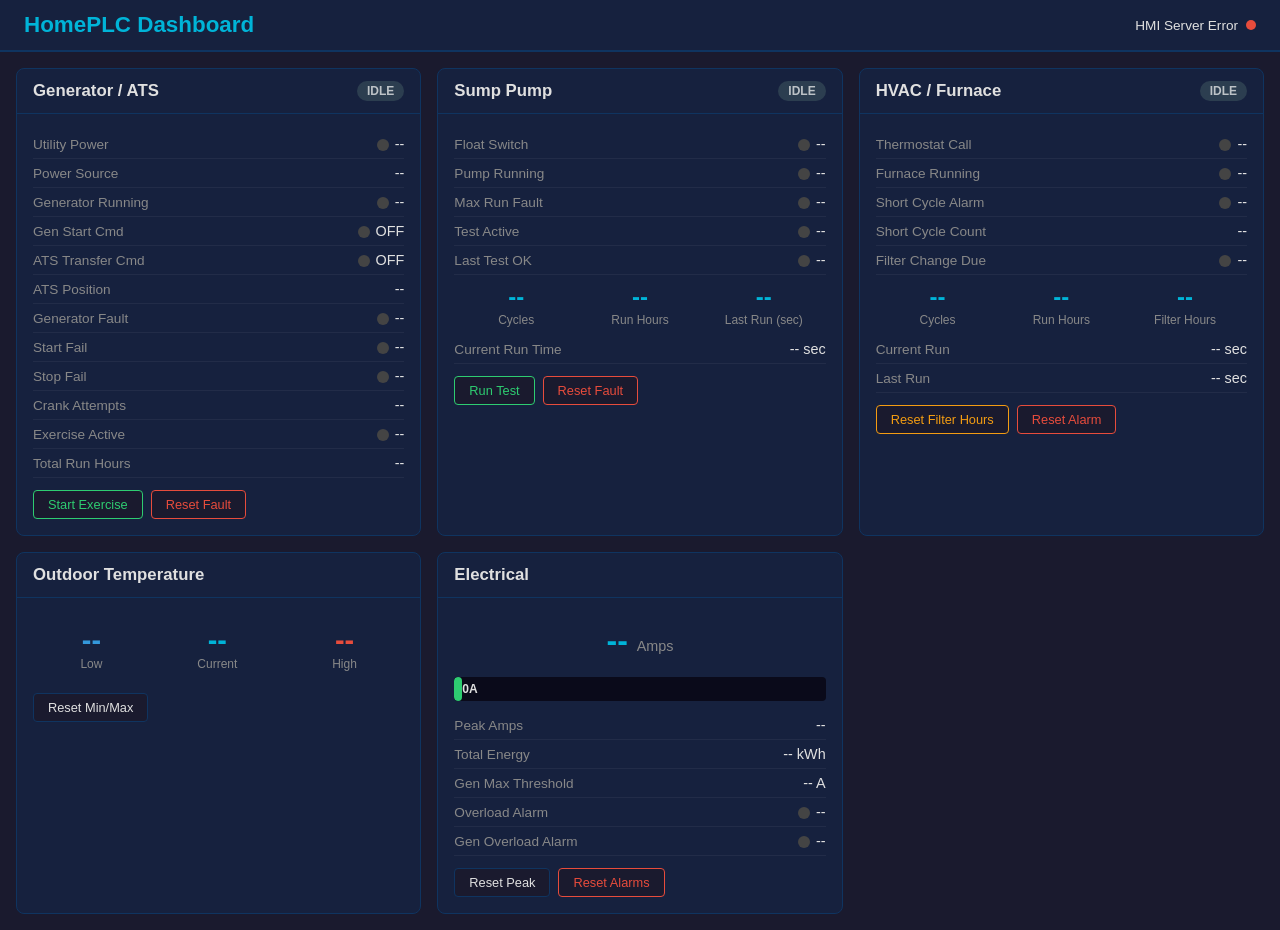
==== templates/index.html @ 7d7e0278 "Initial commit: HomePLC web HMI with PLC simulator Flask-based dashboard for monitoring generator/AT" ====
<!DOCTYPE html>
<html lang="en">
<head>
<meta charset="UTF-8">
<meta name="viewport" content="width=device-width, initial-scale=1.0">
<title>HomePLC HMI</title>
<link rel="stylesheet" href="/static/style.css">
</head>
<body>

<!-- Header -->
<div class="header">
    <h1>HomePLC Dashboard</h1>
    <div class="conn-status">
        <span id="connText">Connecting...</span>
        <div id="connDot" class="conn-dot"></div>
    </div>
</div>

<!-- Alarm Banner -->
<div id="alarmBanner" class="alarm-banner">
    <span id="alarmText"></span>
</div>

<!-- Simulation Control Panel (shown/hidden by JS based on _sim_mode) -->
<div id="simPanel" class="dashboard" style="padding-bottom:0; display:none;">
    <div class="card" style="grid-column: 1 / -1;">
        <div class="card-header">
            <h2>Simulation Control Panel</h2>
            <span class="state-badge state-exercise">SIM MODE</span>
        </div>
        <div class="card-body">
            <div style="display:flex; flex-wrap:wrap; gap:16px; align-items:start;">
                <!-- Toggle switches -->
                <div style="flex:1; min-width:200px;">
                    <div style="font-weight:600; margin-bottom:8px; color:var(--accent);">Digital Inputs</div>
                    <label class="sim-toggle"><input type="checkbox" id="simUtility" checked onchange="simInput('utility_power',this.checked)"> Utility Power</label>
                    <label class="sim-toggle"><input type="checkbox" id="simGenFault" onchange="simInput('gen_fault',this.checked)"> Generator Fault</label>
                    <label class="sim-toggle"><input type="checkbox" id="simGenReady" checked onchange="simInput('gen_ready',this.checked)"> Generator Ready</label>
                    <label class="sim-toggle"><input type="checkbox" id="simFloat" onchange="simInput('float_high',this.checked)"> Sump Float High</label>
                    <label class="sim-toggle"><input type="checkbox" id="simThermostat" onchange="simInput('thermostat_call',this.checked)"> Thermostat Call</label>
                </div>
                <!-- Analog sliders -->
                <div style="flex:1; min-width:250px;">
                    <div style="font-weight:600; margin-bottom:8px; color:var(--accent);">Analog Inputs (4-20mA on 0-20mA)</div>
                    <div class="sim-slider-row">
                        <span class="status-label">Outdoor Temp</span>
                        <input type="range" id="simTemp" min="20" max="100" step="0.5" value="62.5" oninput="simInput('outdoor_temp_pct',parseFloat(this.value));document.getElementById('simTempVal').textContent=((this.value-20)*2-40).toFixed(0)+'F'">
                        <span id="simTempVal" style="min-width:45px;text-align:right;">50F</span>
                    </div>
                    <div class="sim-slider-row">
                        <span class="status-label">House Current</span>
                        <input type="range" id="simCurrent" min="20" max="100" step="0.5" value="35" oninput="simInput('house_current_pct',parseFloat(this.value));document.getElementById('simCurrentVal').textContent=((this.value-20)*2.5).toFixed(0)+'A'">
                        <span id="simCurrentVal" style="min-width:45px;text-align:right;">38A</span>
                    </div>
                </div>
                <!-- Speed control -->
                <div style="flex:0.5; min-width:150px;">
                    <div style="font-weight:600; margin-bottom:8px; color:var(--accent);">Sim Speed</div>
                    <div class="sim-slider-row">
                        <input type="range" id="simSpeed" min="1" max="50" value="10" oninput="simInput('speed_multiplier',parseInt(this.value));document.getElementById('simSpeedVal').textContent=this.value+'x'">
                        <span id="simSpeedVal" style="min-width:35px;text-align:right;">10x</span>
                    </div>
                    <div style="font-size:0.75rem;color:var(--text-dim);margin-top:4px;">Timers run at this speed</div>
                </div>
            </div>
        </div>
    </div>
</div>

<!-- Dashboard Grid -->
<div class="dashboard">

    <!-- ============ GENERATOR CARD ============ -->
    <div class="card">
        <div class="card-header">
            <h2>Generator / ATS</h2>
            <span id="genStateBadge" class="state-badge state-idle">IDLE</span>
        </div>
        <div class="card-body">
            <div class="status-row">
                <span class="status-label">Utility Power</span>
                <span class="status-value"><span id="indUtility" class="indicator ind-off"></span><span id="txtUtility">--</span></span>
            </div>
            <div class="status-row">
                <span class="status-label">Power Source</span>
                <span class="status-value" id="txtPowerSource">--</span>
            </div>
            <div class="status-row">
                <span class="status-label">Generator Running</span>
                <span class="status-value"><span id="indGenRun" class="indicator ind-off"></span><span id="txtGenRun">--</span></span>
            </div>
            <div class="status-row">
                <span class="status-label">Gen Start Cmd</span>
                <span class="status-value"><span id="indGenStart" class="indicator ind-off"></span><span id="txtGenStart">OFF</span></span>
            </div>
            <div class="status-row">
                <span class="status-label">ATS Transfer Cmd</span>
                <span class="status-value"><span id="indATS" class="indicator ind-off"></span><span id="txtATS">OFF</span></span>
            </div>
            <div class="status-row">
                <span class="status-label">ATS Position</span>
                <span class="status-value" id="txtATSPos">--</span>
            </div>
            <div class="status-row">
                <span class="status-label">Generator Fault</span>
                <span class="status-value"><span id="indGenFault" class="indicator ind-off"></span><span id="txtGenFault">--</span></span>
            </div>
            <div class="status-row">
                <span class="status-label">Start Fail</span>
                <span class="status-value"><span id="indStartFail" class="indicator ind-off"></span><span id="txtStartFail">--</span></span>
            </div>
            <div class="status-row">
                <span class="status-label">Stop Fail</span>
                <span class="status-value"><span id="indStopFail" class="indicator ind-off"></span><span id="txtStopFail">--</span></span>
            </div>
            <div class="status-row">
                <span class="status-label">Crank Attempts</span>
                <span class="status-value" id="txtCrankAttempts">--</span>
            </div>
            <div class="status-row">
                <span class="status-label">Exercise Active</span>
                <span class="status-value"><span id="indExercise" class="indicator ind-off"></span><span id="txtExercise">--</span></span>
            </div>
            <div class="status-row">
                <span class="status-label">Total Run Hours</span>
                <span class="status-value" id="txtGenHours">--</span>
            </div>
            <div class="btn-row">
                <button class="btn btn-green" onclick="plcWrite('HMI_Exercise_Request')">Start Exercise</button>
                <button class="btn btn-red" onclick="plcWrite('HMI_Gen_Fault_Reset')">Reset Fault</button>
            </div>
        </div>
    </div>

    <!-- ============ SUMP PUMP CARD ============ -->
    <div class="card">
        <div class="card-header">
            <h2>Sump Pump</h2>
            <span id="sumpStateBadge" class="state-badge state-idle">IDLE</span>
        </div>
        <div class="card-body">
            <div class="status-row">
                <span class="status-label">Float Switch</span>
                <span class="status-value"><span id="indFloat" class="indicator ind-off"></span><span id="txtFloat">--</span></span>
            </div>
            <div class="status-row">
                <span class="status-label">Pump Running</span>
                <span class="status-value"><span id="indPump" class="indicator ind-off"></span><span id="txtPump">--</span></span>
            </div>
            <div class="status-row">
                <span class="status-label">Max Run Fault</span>
                <span class="status-value"><span id="indSumpFault" class="indicator ind-off"></span><span id="txtSumpFault">--</span></span>
            </div>
            <div class="status-row">
                <span class="status-label">Test Active</span>
                <span class="status-value"><span id="indSumpTest" class="indicator ind-off"></span><span id="txtSumpTest">--</span></span>
            </div>
            <div class="status-row">
                <span class="status-label">Last Test OK</span>
                <span class="status-value"><span id="indLastTestOK" class="indicator ind-off"></span><span id="txtLastTestOK">--</span></span>
            </div>
            <div class="big-row">
                <div class="item"><div class="val" id="txtSumpCycles">--</div><div class="lbl">Cycles</div></div>
                <div class="item"><div class="val" id="txtSumpHours">--</div><div class="lbl">Run Hours</div></div>
                <div class="item"><div class="val" id="txtSumpLastRun">--</div><div class="lbl">Last Run (sec)</div></div>
            </div>
            <div class="status-row">
                <span class="status-label">Current Run Time</span>
                <span class="status-value" id="txtSumpCurrentRun">-- sec</span>
            </div>
            <div class="btn-row">
                <button class="btn btn-green" onclick="plcWrite('HMI_Sump_Test_Request')">Run Test</button>
                <button class="btn btn-red" onclick="plcWrite('HMI_Sump_Fault_Reset')">Reset Fault</button>
            </div>
        </div>
    </div>

    <!-- ============ HVAC CARD ============ -->
    <div class="card">
        <div class="card-header">
            <h2>HVAC / Furnace</h2>
            <span id="hvacStateBadge" class="state-badge state-idle">IDLE</span>
        </div>
        <div class="card-body">
            <div class="status-row">
                <span class="status-label">Thermostat Call</span>
                <span class="status-value"><span id="indTstat" class="indicator ind-off"></span><span id="txtTstat">--</span></span>
            </div>
            <div class="status-row">
                <span class="status-label">Furnace Running</span>
                <span class="status-value"><span id="indFurnace" class="indicator ind-off"></span><span id="txtFurnace">--</span></span>
            </div>
            <div class="status-row">
                <span class="status-label">Short Cycle Alarm</span>
                <span class="status-value"><span id="indShortCycle" class="indicator ind-off"></span><span id="txtShortCycle">--</span></span>
            </div>
            <div class="status-row">
                <span class="status-label">Short Cycle Count</span>
                <span class="status-value" id="txtShortCycleCount">--</span>
            </div>
            <div class="status-row">
                <span class="status-label">Filter Change Due</span>
                <span class="status-value"><span id="indFilter" class="indicator ind-off"></span><span id="txtFilter">--</span></span>
            </div>
            <div class="big-row">
                <div class="item"><div class="val" id="txtHvacCycles">--</div><div class="lbl">Cycles</div></div>
                <div class="item"><div class="val" id="txtHvacHours">--</div><div class="lbl">Run Hours</div></div>
                <div class="item"><div class="val" id="txtFilterHours">--</div><div class="lbl">Filter Hours</div></div>
            </div>
            <div class="status-row">
                <span class="status-label">Current Run</span>
                <span class="status-value" id="txtHvacCurrentRun">-- sec</span>
            </div>
            <div class="status-row">
                <span class="status-label">Last Run</span>
                <span class="status-value" id="txtHvacLastRun">-- sec</span>
            </div>
            <div class="btn-row">
                <button class="btn btn-yellow" onclick="plcWrite('HMI_Filter_Reset')">Reset Filter Hours</button>
                <button class="btn btn-red" onclick="plcWrite('HMI_HVAC_Alarm_Reset')">Reset Alarm</button>
            </div>
        </div>
    </div>

    <!-- ============ OUTDOOR TEMP CARD ============ -->
    <div class="card">
        <div class="card-header">
            <h2>Outdoor Temperature</h2>
        </div>
        <div class="card-body">
            <div class="temp-display">
                <div class="temp-item">
                    <div class="val temp-min" id="txtTempMin">--</div>
                    <div class="lbl">Low</div>
                </div>
                <div class="temp-item">
                    <div class="val temp-current" id="txtTempCurrent">--</div>
                    <div class="lbl">Current</div>
                </div>
                <div class="temp-item">
                    <div class="val temp-max" id="txtTempMax">--</div>
                    <div class="lbl">High</div>
                </div>
            </div>
            <div class="btn-row">
                <button class="btn" onclick="plcWrite('HMI_Temp_MinMax_Reset')">Reset Min/Max</button>
            </div>
        </div>
    </div>

    <!-- ============ ELECTRICAL CARD ============ -->
    <div class="card">
        <div class="card-header">
            <h2>Electrical</h2>
        </div>
        <div class="card-body">
            <div class="big-value" id="txtAmps">-- <span class="unit">Amps</span></div>
            <div class="power-bar-container">
                <div id="powerBar" class="power-bar" style="width:0%; background:var(--green);">0A</div>
            </div>
            <div class="status-row">
                <span class="status-label">Peak Amps</span>
                <span class="status-value" id="txtPeakAmps">--</span>
            </div>
            <div class="status-row">
                <span class="status-label">Total Energy</span>
                <span class="status-value" id="txtKwh">-- kWh</span>
            </div>
            <div class="status-row">
                <span class="status-label">Gen Max Threshold</span>
                <span class="status-value" id="txtGenMaxAmps">-- A</span>
            </div>
            <div class="status-row">
                <span class="status-label">Overload Alarm</span>
                <span class="status-value"><span id="indOverload" class="indicator ind-off"></span><span id="txtOverload">--</span></span>
            </div>
            <div class="status-row">
                <span class="status-label">Gen Overload Alarm</span>
                <span class="status-value"><span id="indGenOverload" class="indicator ind-off"></span><span id="txtGenOverload">--</span></span>
            </div>
            <div class="btn-row">
                <button class="btn" onclick="plcWrite('HMI_Elec_Peak_Reset')">Reset Peak</button>
                <button class="btn btn-red" onclick="plcWrite('HMI_Elec_Alarm_Reset')">Reset Alarms</button>
            </div>
        </div>
    </div>

</div>

<script>
// ============================================================
// DATA POLLING
// ============================================================
let D = {};

async function fetchData() {
    try {
        const resp = await fetch('/api/data');
        D = await resp.json();
        updateUI();
    } catch(e) {
        document.getElementById('connDot').className = 'conn-dot';
        document.getElementById('connText').textContent = 'HMI Server Error';
    }
}

async function plcWrite(tag) {
    try {
        await fetch('/api/write', {
            method: 'POST',
            headers: {'Content-Type': 'application/json'},
            body: JSON.stringify({tag: tag, value: true})
        });
    } catch(e) {}
}

async function simInput(name, value) {
    try {
        await fetch('/api/sim', {
            method: 'POST',
            headers: {'Content-Type': 'application/json'},
            body: JSON.stringify({input: name, value: value})
        });
    } catch(e) {}
}

// ============================================================
// UI UPDATE
// ============================================================
function val(tag, def) { return D[tag] !== undefined && D[tag] !== null ? D[tag] : def; }

function setInd(id, on, colorOn='ind-green', colorOff='ind-off') {
    document.getElementById(id).className = 'indicator ' + (on ? colorOn : colorOff);
}

function setText(id, text) { document.getElementById(id).textContent = text; }

function setBadge(id, text, cls) {
    const el = document.getElementById(id);
    el.textContent = text;
    el.className = 'state-badge ' + cls;
}

function genStateName(s) {
    const map = {
        0:'IDLE', 10:'START CMD', 20:'CRANKING', 30:'WARMUP',
        40:'TRANSFERRING', 50:'ON GENERATOR', 55:'RETURNING',
        60:'COOLDOWN', 70:'SHUTDOWN', 90:'EXERCISE START',
        95:'EXERCISE CRANK', 100:'EXERCISING', 105:'EX COOLDOWN',
        110:'EX SHUTDOWN', 999:'FAULT'
    };
    return map[s] || ('STATE '+s);
}

function genStateClass(s) {
    if (s === 0) return 'state-idle';
    if (s === 999) return 'state-fault';
    if (s >= 90 && s <= 110) return 'state-exercise';
    if (s === 50) return 'state-running';
    return 'state-transition';
}

function sumpStateName(s) {
    const map = {0:'IDLE', 10:'STARTING', 20:'PUMPING', 30:'TEST RUN', 999:'FAULT'};
    return map[s] || ('STATE '+s);
}

function sumpStateClass(s) {
    if (s === 0) return 'state-idle';
    if (s === 999) return 'state-fault';
    if (s === 30) return 'state-exercise';
    return 'state-running';
}

function updateUI() {
    // Connection
    const conn = val('_plc_connected', false);
    const isSim = val('_sim_mode', false);
    document.getElementById('connDot').className = 'conn-dot' + (conn ? ' connected' : '');
    setText('connText', isSim ? 'SIMULATION' : (conn ? 'PLC Connected' : ('Disconnected: ' + val('_plc_error',''))));

    // Show/hide sim panel based on server _sim_mode
    document.getElementById('simPanel').style.display = isSim ? '' : 'none';

    // Sync sim input controls with actual sim state
    if (isSim && D._sim_inputs) {
        const si = D._sim_inputs;
        document.getElementById('simUtility').checked = si.utility_power;
        document.getElementById('simGenFault').checked = si.gen_fault;
        document.getElementById('simGenReady').checked = si.gen_ready;
        document.getElementById('simFloat').checked = si.float_high;
        document.getElementById('simThermostat').checked = si.thermostat_call;
    }

    // Alarm banner
    const alarms = [];
    if (val('Gen_Start_Fail',false)) alarms.push('GEN START FAIL');
    if (val('Gen_Stop_Fail',false)) alarms.push('GEN STOP FAIL');
    if (val('Gen_Fault',false)) alarms.push('GEN FAULT');
    if (val('Sump_Max_Run_Fault',false)) alarms.push('SUMP MAX RUN');
    if (val('HVAC_Short_Cycle_Alarm',false)) alarms.push('HVAC SHORT CYCLE');
    if (val('HVAC_Filter_Change_Due',false)) alarms.push('FILTER CHANGE DUE');
    if (val('Elec_Overload_Alarm',false)) alarms.push('ELECTRICAL OVERLOAD');
    if (val('Elec_Gen_Overload_Alarm',false)) alarms.push('GEN OVERLOAD');

    const banner = document.getElementById('alarmBanner');
    if (alarms.length > 0) {
        banner.className = 'alarm-banner active';
        setText('alarmText', 'ACTIVE ALARMS: ' + alarms.join(' | '));
    } else {
        banner.className = 'alarm-banner';
    }

    // ---- GENERATOR ----
    const gs = val('Gen_State', 0);
    setBadge('genStateBadge', genStateName(gs), genStateClass(gs));

    const utilPresent = val('Utility_Power_Present', false);
    setInd('indUtility', utilPresent, 'ind-green', 'ind-red');
    setText('txtUtility', utilPresent ? 'PRESENT' : 'LOST');

    const onUtil = val('Gen_On_Utility', false);
    const onGen = val('Gen_On_Generator', false);
    setText('txtPowerSource', onGen ? 'GENERATOR' : (onUtil ? 'UTILITY' : '--'));

    const genRun = val('Gen_Running', false);
    setInd('indGenRun', genRun);
    setText('txtGenRun', genRun ? 'RUNNING' : 'STOPPED');

    const genStartCmd = val('Gen_Start_Cmd', false);
    setInd('indGenStart', genStartCmd, 'ind-yellow');
    setText('txtGenStart', genStartCmd ? 'ON' : 'OFF');

    const atsCmd = val('ATS_Transfer_Cmd', false);
    setInd('indATS', atsCmd, 'ind-yellow');
    setText('txtATS', atsCmd ? 'TRANSFER' : 'OFF');

    const atsUtil = val('ATS_Utility_Pos', false);
    const atsGen = val('ATS_Generator_Pos', false);
    setText('txtATSPos', atsGen ? 'GENERATOR' : (atsUtil ? 'UTILITY' : 'TRANSIT'));

    const genFault = val('Gen_Fault', false);
    setInd('indGenFault', genFault, 'ind-red');
    setText('txtGenFault', genFault ? 'FAULTED' : 'OK');

    const startFail = val('Gen_Start_Fail', false);
    setInd('indStartFail', startFail, 'ind-red');
    setText('txtStartFail', startFail ? 'FAIL' : 'OK');

    const stopFail = val('Gen_Stop_Fail', false);
    setInd('indStopFail', stopFail, 'ind-red');
    setText('txtStopFail', stopFail ? 'FAIL' : 'OK');

    setText('txtCrankAttempts', val('Gen_Crank_Attempts', 0));

    const exActive = val('Gen_Exercise_Active', false);
    setInd('indExercise', exActive, 'ind-blue');
    setText('txtExercise', exActive ? 'ACTIVE' : 'OFF');

    setText('txtGenHours', val('Gen_Total_Run_Hours', 0) + ' hrs');

    // ---- SUMP PUMP ----
    const ss = val('Sump_State', 0);
    setBadge('sumpStateBadge', sumpStateName(ss), sumpStateClass(ss));

    const floatHigh = val('Sump_Float_High', false);
    setInd('indFloat', floatHigh, 'ind-yellow');
    setText('txtFloat', floatHigh ? 'HIGH' : 'LOW');

    const pumpRun = val('Sump_Pump_Run', false);
    setInd('indPump', pumpRun, 'ind-blue');
    setText('txtPump', pumpRun ? 'RUNNING' : 'OFF');

    const sumpFault = val('Sump_Max_Run_Fault', false);
    setInd('indSumpFault', sumpFault, 'ind-red');
    setText('txtSumpFault', sumpFault ? 'FAULT' : 'OK');

    const sumpTest = val('Sump_Test_Active', false);
    setInd('indSumpTest', sumpTest, 'ind-blue');
    setText('txtSumpTest', sumpTest ? 'ACTIVE' : 'OFF');

    const testOK = val('Sump_Last_Test_OK', false);
    setInd('indLastTestOK', testOK, 'ind-green');
    setText('txtLastTestOK', testOK ? 'PASS' : '--');

    setText('txtSumpCycles', val('Sump_Cycle_Count', 0));
    setText('txtSumpHours', val('Sump_Total_Run_Hours', 0));
    setText('txtSumpLastRun', val('Sump_Last_Run_Seconds', 0));
    setText('txtSumpCurrentRun', val('Sump_Current_Run_Seconds', 0) + ' sec');

    // ---- HVAC ----
    const furnRun = val('HVAC_Furnace_Running', false);
    setBadge('hvacStateBadge', furnRun ? 'HEATING' : 'IDLE', furnRun ? 'state-running' : 'state-idle');

    const tstat = val('Thermostat_W_Call', false);
    setInd('indTstat', tstat, 'ind-yellow');
    setText('txtTstat', tstat ? 'CALLING' : 'OFF');

    setInd('indFurnace', furnRun, 'ind-orange');
    setText('txtFurnace', furnRun ? 'RUNNING' : 'OFF');

    const shortCycle = val('HVAC_Short_Cycle_Alarm', false);
    setInd('indShortCycle', shortCycle, 'ind-red');
    setText('txtShortCycle', shortCycle ? 'ALARM' : 'OK');
    setText('txtShortCycleCount', val('HVAC_Short_Cycle_Count', 0));

    const filterDue = val('HVAC_Filter_Change_Due', false);
    setInd('indFilter', filterDue, 'ind-yellow');
    setText('txtFilter', filterDue ? 'CHANGE FILTER' : 'OK');

    setText('txtHvacCycles', val('HVAC_Cycle_Count', 0));
    setText('txtHvacHours', val('HVAC_Total_Run_Hours', 0));
    setText('txtFilterHours', val('HVAC_Filter_Run_Hours', 0));
    setText('txtHvacCurrentRun', val('HVAC_Current_Run_Seconds', 0) + ' sec');
    setText('txtHvacLastRun', val('HVAC_Last_Run_Seconds', 0) + ' sec');

    // ---- OUTDOOR TEMP ----
    const tempF = val('Outdoor_Temp_F', null);
    setText('txtTempCurrent', tempF !== null ? tempF.toFixed(1) + '\u00B0F' : '--');
    const tempMin = val('HVAC_Outdoor_Temp_Min', null);
    setText('txtTempMin', tempMin !== null ? tempMin.toFixed(1) + '\u00B0F' : '--');
    const tempMax = val('HVAC_Outdoor_Temp_Max', null);
    setText('txtTempMax', tempMax !== null ? tempMax.toFixed(1) + '\u00B0F' : '--');

    // ---- ELECTRICAL ----
    const amps = val('Elec_Current_Amps', 0) || 0;
    document.getElementById('txtAmps').innerHTML = amps.toFixed(1) + ' <span class="unit">Amps</span>';

    const pct = Math.min(amps / 200 * 100, 100);
    const bar = document.getElementById('powerBar');
    bar.style.width = pct + '%';
    bar.textContent = amps.toFixed(0) + 'A';
    if (amps > 180) { bar.style.background = 'var(--red)'; }
    else if (amps > 120) { bar.style.background = 'var(--yellow)'; }
    else { bar.style.background = 'var(--green)'; }

    setText('txtPeakAmps', (val('Elec_Peak_Amps', 0) || 0).toFixed(1) + ' A');
    setText('txtKwh', (val('Elec_Total_kWh', 0) || 0).toFixed(1) + ' kWh');
    setText('txtGenMaxAmps', (val('Elec_Gen_Max_Amps', 80) || 80).toFixed(0) + ' A');

    const overload = val('Elec_Overload_Alarm', false);
    setInd('indOverload', overload, 'ind-red');
    setText('txtOverload', overload ? 'ALARM' : 'OK');

    const genOL = val('Elec_Gen_Overload_Alarm', false);
    setInd('indGenOverload', genOL, 'ind-red');
    setText('txtGenOverload', genOL ? 'ALARM' : 'OK');
}

// Poll every 1 second
setInterval(fetchData, 1000);
fetchData();
</script>

</body>
</html>
---- static/style.css ----
/* HomePLC HMI Stylesheet */
:root {
    --bg: #1a1a2e;
    --card-bg: #16213e;
    --card-border: #0f3460;
    --text: #e0e0e0;
    --text-dim: #888;
    --accent: #00b4d8;
    --green: #2ecc71;
    --red: #e74c3c;
    --yellow: #f39c12;
    --orange: #e67e22;
    --blue: #3498db;
    --purple: #9b59b6;
}

* { margin: 0; padding: 0; box-sizing: border-box; }

body {
    font-family: 'Segoe UI', Tahoma, sans-serif;
    background: var(--bg);
    color: var(--text);
    min-height: 100vh;
}

/* Header */
.header {
    background: var(--card-bg);
    border-bottom: 2px solid var(--card-border);
    padding: 12px 24px;
    display: flex;
    justify-content: space-between;
    align-items: center;
    position: sticky;
    top: 0;
    z-index: 100;
}

.header h1 {
    font-size: 1.4rem;
    color: var(--accent);
    font-weight: 600;
}

.conn-status {
    display: flex;
    align-items: center;
    gap: 8px;
    font-size: 0.85rem;
}

.conn-dot {
    width: 10px;
    height: 10px;
    border-radius: 50%;
    background: var(--red);
}

.conn-dot.connected { background: var(--green); }

/* Alarm Banner */
.alarm-banner {
    display: none;
    background: var(--red);
    color: white;
    padding: 8px 24px;
    font-weight: 600;
    font-size: 0.9rem;
    animation: alarm-flash 1s infinite;
}

.alarm-banner.active { display: block; }

@keyframes alarm-flash {
    0%, 100% { opacity: 1; }
    50% { opacity: 0.7; }
}

/* Grid Layout */
.dashboard {
    display: grid;
    grid-template-columns: repeat(auto-fit, minmax(380px, 1fr));
    gap: 16px;
    padding: 16px;
    max-width: 1600px;
    margin: 0 auto;
}

/* Cards */
.card {
    background: var(--card-bg);
    border: 1px solid var(--card-border);
    border-radius: 8px;
    overflow: hidden;
}

.card-header {
    padding: 12px 16px;
    border-bottom: 1px solid var(--card-border);
    display: flex;
    justify-content: space-between;
    align-items: center;
}

.card-header h2 {
    font-size: 1.05rem;
    font-weight: 600;
}

.card-header .state-badge {
    padding: 3px 10px;
    border-radius: 12px;
    font-size: 0.75rem;
    font-weight: 600;
    text-transform: uppercase;
}

.card-body { padding: 16px; }

/* Status rows */
.status-row {
    display: flex;
    justify-content: space-between;
    align-items: center;
    padding: 6px 0;
    border-bottom: 1px solid rgba(255,255,255,0.05);
}

.status-row:last-child { border-bottom: none; }

.status-label {
    color: var(--text-dim);
    font-size: 0.85rem;
}

.status-value {
    font-size: 0.9rem;
    font-weight: 500;
    text-align: right;
}

/* Indicators */
.indicator {
    display: inline-block;
    width: 12px;
    height: 12px;
    border-radius: 50%;
    margin-right: 6px;
    vertical-align: middle;
}

.ind-off { background: #444; }
.ind-green { background: var(--green); box-shadow: 0 0 6px var(--green); }
.ind-red { background: var(--red); box-shadow: 0 0 6px var(--red); }
.ind-yellow { background: var(--yellow); box-shadow: 0 0 6px var(--yellow); }
.ind-blue { background: var(--blue); box-shadow: 0 0 6px var(--blue); }
.ind-orange { background: var(--orange); box-shadow: 0 0 6px var(--orange); }

/* Big value display */
.big-value {
    font-size: 2rem;
    font-weight: 700;
    text-align: center;
    padding: 8px 0;
    color: var(--accent);
}

.big-value .unit {
    font-size: 0.9rem;
    font-weight: 400;
    color: var(--text-dim);
}

.big-row {
    display: flex;
    justify-content: space-around;
    text-align: center;
    padding: 8px 0;
}

.big-row .item { flex: 1; }

.big-row .val {
    font-size: 1.5rem;
    font-weight: 700;
    color: var(--accent);
}

.big-row .lbl {
    font-size: 0.75rem;
    color: var(--text-dim);
    margin-top: 2px;
}

/* Buttons */
.btn-row {
    display: flex;
    gap: 8px;
    margin-top: 12px;
    flex-wrap: wrap;
}

.btn {
    padding: 6px 14px;
    border: 1px solid var(--card-border);
    border-radius: 4px;
    background: var(--bg);
    color: var(--text);
    cursor: pointer;
    font-size: 0.8rem;
    transition: all 0.2s;
}

.btn:hover {
    background: var(--card-border);
    border-color: var(--accent);
}

.btn:active { transform: scale(0.95); }

.btn-green { border-color: var(--green); color: var(--green); }
.btn-green:hover { background: var(--green); color: white; }

.btn-red { border-color: var(--red); color: var(--red); }
.btn-red:hover { background: var(--red); color: white; }

.btn-yellow { border-color: var(--yellow); color: var(--yellow); }
.btn-yellow:hover { background: var(--yellow); color: white; }

/* State colors */
.state-idle { background: #2c3e50; color: #bdc3c7; }
.state-running { background: var(--green); color: white; }
.state-warning { background: var(--yellow); color: #333; }
.state-fault { background: var(--red); color: white; animation: alarm-flash 1s infinite; }
.state-exercise { background: var(--purple); color: white; }
.state-transition { background: var(--blue); color: white; }

/* Temp display */
.temp-display {
    display: flex;
    justify-content: space-around;
    text-align: center;
    padding: 10px 0;
}

.temp-display .temp-item .val {
    font-size: 1.8rem;
    font-weight: 700;
}

.temp-display .temp-item .lbl {
    font-size: 0.75rem;
    color: var(--text-dim);
}

.temp-current { color: var(--accent); }
.temp-min { color: var(--blue); }
.temp-max { color: var(--red); }

/* Power bar */
.power-bar-container {
    margin: 10px 0;
    background: #0a0a1a;
    border-radius: 4px;
    height: 24px;
    position: relative;
    overflow: hidden;
}

.power-bar {
    height: 100%;
    border-radius: 4px;
    transition: width 0.5s, background 0.5s;
    display: flex;
    align-items: center;
    padding-left: 8px;
    font-size: 0.75rem;
    font-weight: 600;
}

/* Simulation controls */
.sim-toggle {
    display: flex;
    align-items: center;
    gap: 8px;
    padding: 5px 0;
    cursor: pointer;
    font-size: 0.85rem;
    color: var(--text);
}

.sim-toggle input[type="checkbox"] {
    width: 18px;
    height: 18px;
    accent-color: var(--accent);
    cursor: pointer;
}

.sim-slider-row {
    display: flex;
    align-items: center;
    gap: 8px;
    padding: 5px 0;
}

.sim-slider-row input[type="range"] {
    flex: 1;
    accent-color: var(--accent);
    height: 6px;
    cursor: pointer;
}

.sim-slider-row .status-label {
    min-width: 100px;
}

/* Responsive */
@media (max-width: 480px) {
    .dashboard {
        grid-template-columns: 1fr;
        padding: 8px;
        gap: 8px;
    }
    .header h1 { font-size: 1.1rem; }
    .big-value { font-size: 1.6rem; }
}
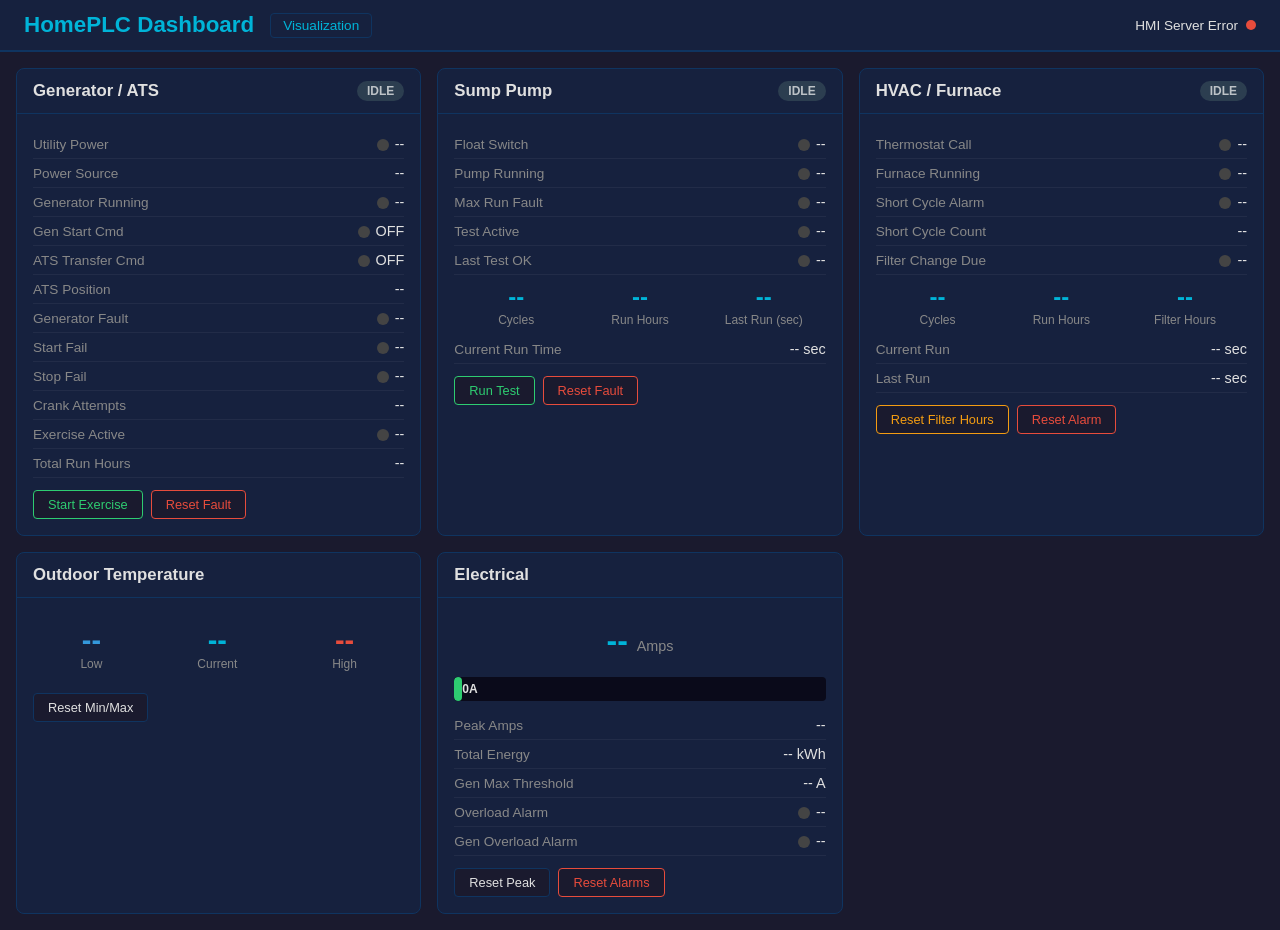
==== commit 6b4ea9f6: "Add PLC simulator visualization page Live view of state machines, timer progress bars, I/O map, and " ====
--- a/templates/index.html
+++ b/templates/index.html
@@ -10,7 +10,10 @@
 
 <!-- Header -->
 <div class="header">
-    <h1>HomePLC Dashboard</h1>
+    <div style="display:flex; align-items:center; gap:16px;">
+        <h1>HomePLC Dashboard</h1>
+        <a href="/viz" class="nav-link">Visualization</a>
+    </div>
     <div class="conn-status">
         <span id="connText">Connecting...</span>
         <div id="connDot" class="conn-dot"></div>
--- a/static/style.css
+++ b/static/style.css
@@ -314,6 +314,22 @@
     min-width: 100px;
 }
 
+/* Navigation link */
+.nav-link {
+    color: var(--accent);
+    text-decoration: none;
+    font-size: 0.85rem;
+    padding: 4px 12px;
+    border: 1px solid var(--card-border);
+    border-radius: 4px;
+    transition: all 0.2s;
+}
+
+.nav-link:hover {
+    background: var(--card-border);
+    border-color: var(--accent);
+}
+
 /* Responsive */
 @media (max-width: 480px) {
     .dashboard {
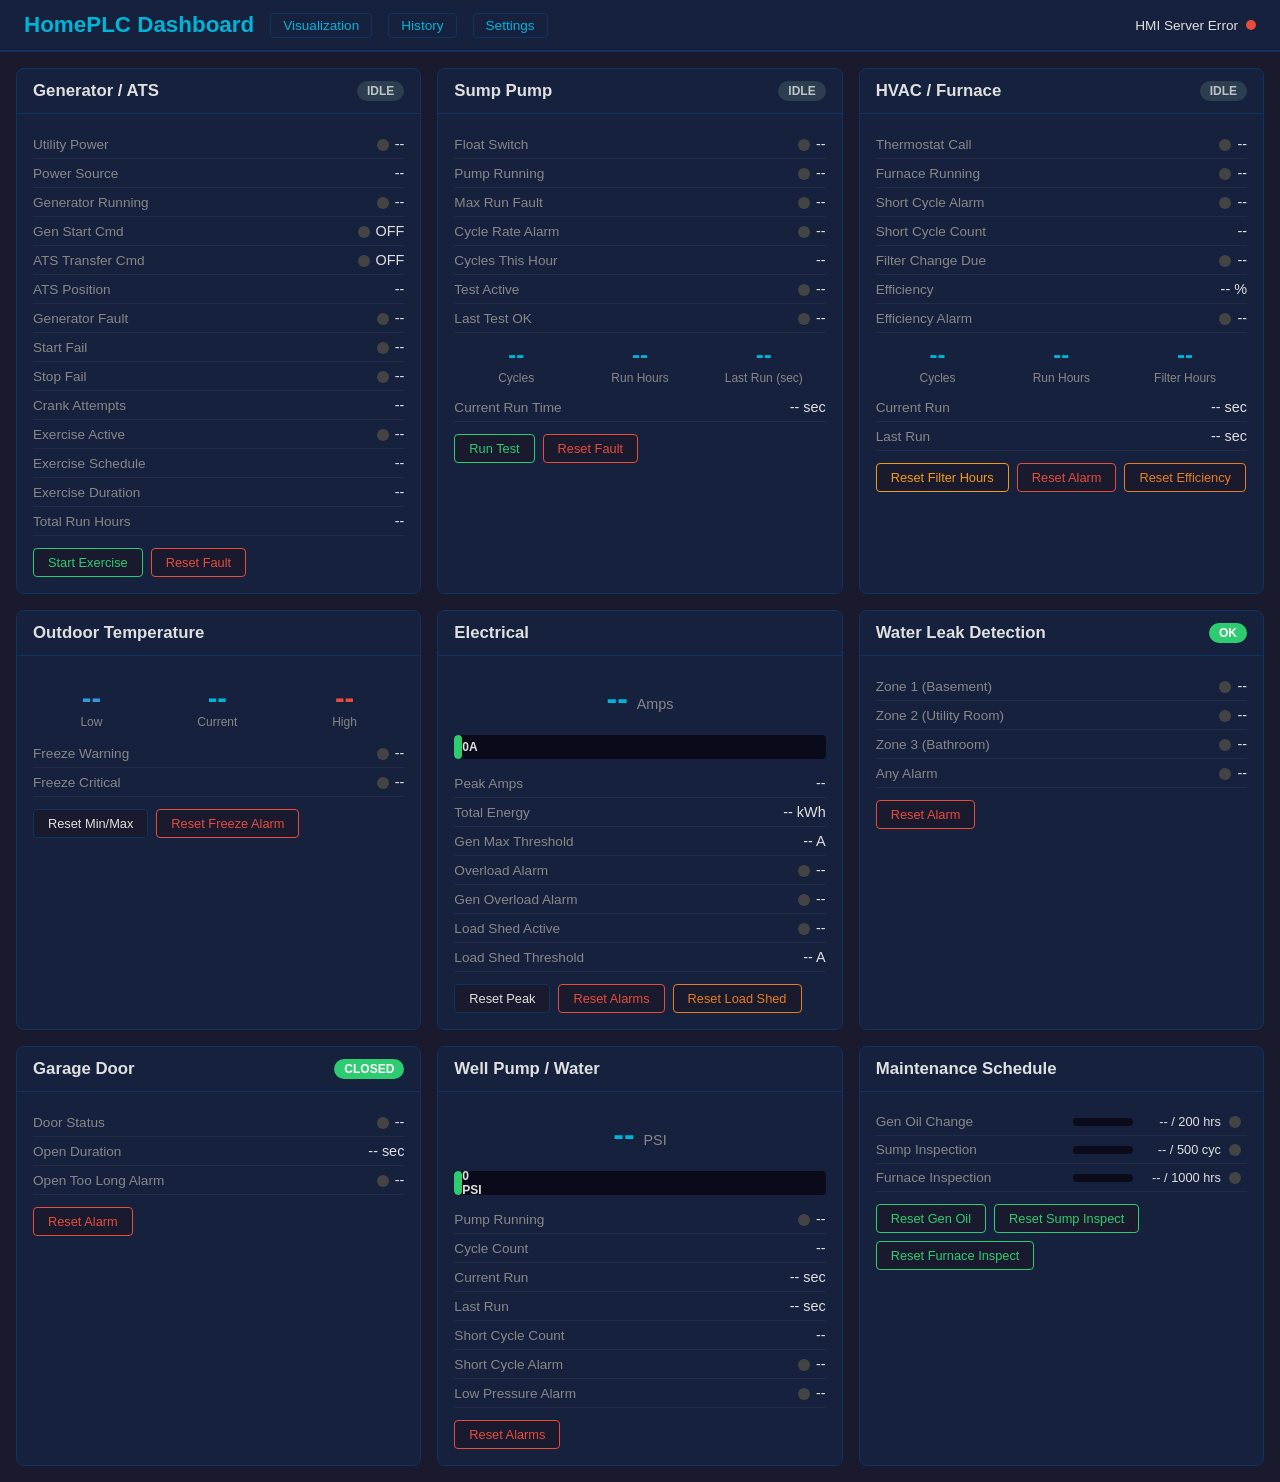
==== commit 03b561bc: "Add 11 features: scheduling, alarms, monitoring, logging, alerts 1. Generator auto-exercise schedule" ====
--- a/templates/index.html
+++ b/templates/index.html
@@ -13,6 +13,8 @@
     <div style="display:flex; align-items:center; gap:16px;">
         <h1>HomePLC Dashboard</h1>
         <a href="/viz" class="nav-link">Visualization</a>
+        <a href="/history" class="nav-link">History</a>
+        <a href="/settings" class="nav-link">Settings</a>
     </div>
     <div class="conn-status">
         <span id="connText">Connecting...</span>
@@ -42,6 +44,10 @@
                     <label class="sim-toggle"><input type="checkbox" id="simGenReady" checked onchange="simInput('gen_ready',this.checked)"> Generator Ready</label>
                     <label class="sim-toggle"><input type="checkbox" id="simFloat" onchange="simInput('float_high',this.checked)"> Sump Float High</label>
                     <label class="sim-toggle"><input type="checkbox" id="simThermostat" onchange="simInput('thermostat_call',this.checked)"> Thermostat Call</label>
+                    <label class="sim-toggle"><input type="checkbox" id="simLeak1" onchange="simInput('leak_zone1',this.checked)"> Leak Zone 1 (Basement)</label>
+                    <label class="sim-toggle"><input type="checkbox" id="simLeak2" onchange="simInput('leak_zone2',this.checked)"> Leak Zone 2 (Utility Room)</label>
+                    <label class="sim-toggle"><input type="checkbox" id="simLeak3" onchange="simInput('leak_zone3',this.checked)"> Leak Zone 3 (Bathroom)</label>
+                    <label class="sim-toggle"><input type="checkbox" id="simGarage" checked onchange="simInput('garage_closed',this.checked)"> Garage Door Closed</label>
                 </div>
                 <!-- Analog sliders -->
                 <div style="flex:1; min-width:250px;">
@@ -56,6 +62,11 @@
                         <input type="range" id="simCurrent" min="20" max="100" step="0.5" value="35" oninput="simInput('house_current_pct',parseFloat(this.value));document.getElementById('simCurrentVal').textContent=((this.value-20)*2.5).toFixed(0)+'A'">
                         <span id="simCurrentVal" style="min-width:45px;text-align:right;">38A</span>
                     </div>
+                    <div class="sim-slider-row">
+                        <span class="status-label">Water Pressure</span>
+                        <input type="range" id="simPressure" min="20" max="100" step="0.5" value="60" oninput="simInput('water_pressure_pct',parseFloat(this.value));document.getElementById('simPressureVal').textContent=((this.value-20)*1.25).toFixed(1)+' PSI'">
+                        <span id="simPressureVal" style="min-width:55px;text-align:right;">50.0 PSI</span>
+                    </div>
                 </div>
                 <!-- Speed control -->
                 <div style="flex:0.5; min-width:150px;">
@@ -126,6 +137,14 @@
                 <span class="status-value"><span id="indExercise" class="indicator ind-off"></span><span id="txtExercise">--</span></span>
             </div>
             <div class="status-row">
+                <span class="status-label">Exercise Schedule</span>
+                <span class="status-value" id="txtExerciseSchedule">--</span>
+            </div>
+            <div class="status-row">
+                <span class="status-label">Exercise Duration</span>
+                <span class="status-value" id="txtExerciseDuration">--</span>
+            </div>
+            <div class="status-row">
                 <span class="status-label">Total Run Hours</span>
                 <span class="status-value" id="txtGenHours">--</span>
             </div>
@@ -156,6 +175,14 @@
                 <span class="status-value"><span id="indSumpFault" class="indicator ind-off"></span><span id="txtSumpFault">--</span></span>
             </div>
             <div class="status-row">
+                <span class="status-label">Cycle Rate Alarm</span>
+                <span class="status-value"><span id="indSumpCycleRate" class="indicator ind-off"></span><span id="txtSumpCycleRate">--</span></span>
+            </div>
+            <div class="status-row">
+                <span class="status-label">Cycles This Hour</span>
+                <span class="status-value" id="txtSumpCyclesHour">--</span>
+            </div>
+            <div class="status-row">
                 <span class="status-label">Test Active</span>
                 <span class="status-value"><span id="indSumpTest" class="indicator ind-off"></span><span id="txtSumpTest">--</span></span>
             </div>
@@ -206,6 +233,14 @@
                 <span class="status-label">Filter Change Due</span>
                 <span class="status-value"><span id="indFilter" class="indicator ind-off"></span><span id="txtFilter">--</span></span>
             </div>
+            <div class="status-row">
+                <span class="status-label">Efficiency</span>
+                <span class="status-value" id="txtHvacEfficiency">-- %</span>
+            </div>
+            <div class="status-row">
+                <span class="status-label">Efficiency Alarm</span>
+                <span class="status-value"><span id="indHvacEfficiency" class="indicator ind-off"></span><span id="txtHvacEfficiencyAlarm">--</span></span>
+            </div>
             <div class="big-row">
                 <div class="item"><div class="val" id="txtHvacCycles">--</div><div class="lbl">Cycles</div></div>
                 <div class="item"><div class="val" id="txtHvacHours">--</div><div class="lbl">Run Hours</div></div>
@@ -222,6 +257,7 @@
             <div class="btn-row">
                 <button class="btn btn-yellow" onclick="plcWrite('HMI_Filter_Reset')">Reset Filter Hours</button>
                 <button class="btn btn-red" onclick="plcWrite('HMI_HVAC_Alarm_Reset')">Reset Alarm</button>
+                <button class="btn btn-orange" onclick="plcWrite('HMI_HVAC_Efficiency_Reset')">Reset Efficiency</button>
             </div>
         </div>
     </div>
@@ -246,8 +282,17 @@
                     <div class="lbl">High</div>
                 </div>
             </div>
+            <div class="status-row">
+                <span class="status-label">Freeze Warning</span>
+                <span class="status-value"><span id="indFreezeWarn" class="indicator ind-off"></span><span id="txtFreezeWarn">--</span></span>
+            </div>
+            <div class="status-row">
+                <span class="status-label">Freeze Critical</span>
+                <span class="status-value"><span id="indFreezeCrit" class="indicator ind-off"></span><span id="txtFreezeCrit">--</span></span>
+            </div>
             <div class="btn-row">
                 <button class="btn" onclick="plcWrite('HMI_Temp_MinMax_Reset')">Reset Min/Max</button>
+                <button class="btn btn-red" onclick="plcWrite('HMI_Freeze_Alarm_Reset')">Reset Freeze Alarm</button>
             </div>
         </div>
     </div>
@@ -282,9 +327,160 @@
                 <span class="status-label">Gen Overload Alarm</span>
                 <span class="status-value"><span id="indGenOverload" class="indicator ind-off"></span><span id="txtGenOverload">--</span></span>
             </div>
+            <div class="status-row">
+                <span class="status-label">Load Shed Active</span>
+                <span class="status-value"><span id="indLoadShed" class="indicator ind-off"></span><span id="txtLoadShed">--</span></span>
+            </div>
+            <div class="status-row">
+                <span class="status-label">Load Shed Threshold</span>
+                <span class="status-value" id="txtLoadShedThreshold">-- A</span>
+            </div>
             <div class="btn-row">
                 <button class="btn" onclick="plcWrite('HMI_Elec_Peak_Reset')">Reset Peak</button>
                 <button class="btn btn-red" onclick="plcWrite('HMI_Elec_Alarm_Reset')">Reset Alarms</button>
+                <button class="btn btn-orange" onclick="plcWrite('HMI_Load_Shed_Reset')">Reset Load Shed</button>
+            </div>
+        </div>
+    </div>
+
+    <!-- ============ WATER LEAK DETECTION CARD ============ -->
+    <div class="card">
+        <div class="card-header">
+            <h2>Water Leak Detection</h2>
+            <span id="leakBadge" class="state-badge state-ok">OK</span>
+        </div>
+        <div class="card-body">
+            <div class="status-row">
+                <span class="status-label">Zone 1 (Basement)</span>
+                <span class="status-value"><span id="indLeak1" class="indicator ind-off"></span><span id="txtLeak1">--</span></span>
+            </div>
+            <div class="status-row">
+                <span class="status-label">Zone 2 (Utility Room)</span>
+                <span class="status-value"><span id="indLeak2" class="indicator ind-off"></span><span id="txtLeak2">--</span></span>
+            </div>
+            <div class="status-row">
+                <span class="status-label">Zone 3 (Bathroom)</span>
+                <span class="status-value"><span id="indLeak3" class="indicator ind-off"></span><span id="txtLeak3">--</span></span>
+            </div>
+            <div class="status-row">
+                <span class="status-label">Any Alarm</span>
+                <span class="status-value"><span id="indLeakAny" class="indicator ind-off"></span><span id="txtLeakAny">--</span></span>
+            </div>
+            <div class="btn-row">
+                <button class="btn btn-red" onclick="plcWrite('HMI_Leak_Alarm_Reset')">Reset Alarm</button>
+            </div>
+        </div>
+    </div>
+
+    <!-- ============ GARAGE DOOR CARD ============ -->
+    <div class="card">
+        <div class="card-header">
+            <h2>Garage Door</h2>
+            <span id="garageBadge" class="state-badge state-closed">CLOSED</span>
+        </div>
+        <div class="card-body">
+            <div class="status-row">
+                <span class="status-label">Door Status</span>
+                <span class="status-value"><span id="indGarage" class="indicator ind-off"></span><span id="txtGarage">--</span></span>
+            </div>
+            <div class="status-row">
+                <span class="status-label">Open Duration</span>
+                <span class="status-value" id="txtGarageOpenSec">-- sec</span>
+            </div>
+            <div class="status-row">
+                <span class="status-label">Open Too Long Alarm</span>
+                <span class="status-value"><span id="indGarageAlarm" class="indicator ind-off"></span><span id="txtGarageAlarm">--</span></span>
+            </div>
+            <div class="btn-row">
+                <button class="btn btn-red" onclick="plcWrite('HMI_Garage_Alarm_Reset')">Reset Alarm</button>
+            </div>
+        </div>
+    </div>
+
+    <!-- ============ WELL PUMP / WATER CARD ============ -->
+    <div class="card">
+        <div class="card-header">
+            <h2>Well Pump / Water</h2>
+        </div>
+        <div class="card-body">
+            <div class="big-value" id="txtWaterPSI">-- <span class="unit">PSI</span></div>
+            <div class="pressure-bar-container">
+                <div id="pressureBar" class="pressure-bar" style="width:0%; background:var(--green);">0 PSI</div>
+            </div>
+            <div class="status-row">
+                <span class="status-label">Pump Running</span>
+                <span class="status-value"><span id="indWellPump" class="indicator ind-off"></span><span id="txtWellPump">--</span></span>
+            </div>
+            <div class="status-row">
+                <span class="status-label">Cycle Count</span>
+                <span class="status-value" id="txtWellCycles">--</span>
+            </div>
+            <div class="status-row">
+                <span class="status-label">Current Run</span>
+                <span class="status-value" id="txtWellCurrentRun">-- sec</span>
+            </div>
+            <div class="status-row">
+                <span class="status-label">Last Run</span>
+                <span class="status-value" id="txtWellLastRun">-- sec</span>
+            </div>
+            <div class="status-row">
+                <span class="status-label">Short Cycle Count</span>
+                <span class="status-value" id="txtWellShortCycles">--</span>
+            </div>
+            <div class="status-row">
+                <span class="status-label">Short Cycle Alarm</span>
+                <span class="status-value"><span id="indWellShortCycle" class="indicator ind-off"></span><span id="txtWellShortCycle">--</span></span>
+            </div>
+            <div class="status-row">
+                <span class="status-label">Low Pressure Alarm</span>
+                <span class="status-value"><span id="indLowPressure" class="indicator ind-off"></span><span id="txtLowPressure">--</span></span>
+            </div>
+            <div class="btn-row">
+                <button class="btn btn-red" onclick="plcWrite('HMI_Well_Alarm_Reset')">Reset Alarms</button>
+            </div>
+        </div>
+    </div>
+
+    <!-- ============ MAINTENANCE CARD ============ -->
+    <div class="card">
+        <div class="card-header">
+            <h2>Maintenance Schedule</h2>
+        </div>
+        <div class="card-body">
+            <div class="status-row">
+                <span class="status-label">Gen Oil Change</span>
+                <span class="status-value">
+                    <div class="maint-progress">
+                        <div class="maint-bar-bg"><div id="maintGenOilBar" class="maint-bar-fill" style="width:0%"></div></div>
+                        <span class="maint-text" id="txtMaintGenOil">-- / 200 hrs</span>
+                        <span id="indMaintGenOil" class="indicator ind-off"></span>
+                    </div>
+                </span>
+            </div>
+            <div class="status-row">
+                <span class="status-label">Sump Inspection</span>
+                <span class="status-value">
+                    <div class="maint-progress">
+                        <div class="maint-bar-bg"><div id="maintSumpBar" class="maint-bar-fill" style="width:0%"></div></div>
+                        <span class="maint-text" id="txtMaintSump">-- / 500 cyc</span>
+                        <span id="indMaintSump" class="indicator ind-off"></span>
+                    </div>
+                </span>
+            </div>
+            <div class="status-row">
+                <span class="status-label">Furnace Inspection</span>
+                <span class="status-value">
+                    <div class="maint-progress">
+                        <div class="maint-bar-bg"><div id="maintFurnaceBar" class="maint-bar-fill" style="width:0%"></div></div>
+                        <span class="maint-text" id="txtMaintFurnace">-- / 1000 hrs</span>
+                        <span id="indMaintFurnace" class="indicator ind-off"></span>
+                    </div>
+                </span>
+            </div>
+            <div class="btn-row">
+                <button class="btn btn-green" onclick="plcWrite('HMI_Maint_Gen_Oil_Reset')">Reset Gen Oil</button>
+                <button class="btn btn-green" onclick="plcWrite('HMI_Maint_Sump_Inspect_Reset')">Reset Sump Inspect</button>
+                <button class="btn btn-green" onclick="plcWrite('HMI_Maint_Furnace_Inspect_Reset')">Reset Furnace Inspect</button>
             </div>
         </div>
     </div>
@@ -376,6 +572,18 @@
     return 'state-running';
 }
 
+function dayName(n) {
+    const days = ['Sunday','Monday','Tuesday','Wednesday','Thursday','Friday','Saturday'];
+    return days[n] || 'Day '+n;
+}
+
+function formatHour(h) {
+    if (h === 0) return '12:00 AM';
+    if (h === 12) return '12:00 PM';
+    if (h < 12) return h + ':00 AM';
+    return (h - 12) + ':00 PM';
+}
+
 function updateUI() {
     // Connection
     const conn = val('_plc_connected', false);
@@ -394,6 +602,10 @@
         document.getElementById('simGenReady').checked = si.gen_ready;
         document.getElementById('simFloat').checked = si.float_high;
         document.getElementById('simThermostat').checked = si.thermostat_call;
+        document.getElementById('simLeak1').checked = si.leak_zone1 || false;
+        document.getElementById('simLeak2').checked = si.leak_zone2 || false;
+        document.getElementById('simLeak3').checked = si.leak_zone3 || false;
+        document.getElementById('simGarage').checked = si.garage_closed !== undefined ? si.garage_closed : true;
     }
 
     // Alarm banner
@@ -406,6 +618,18 @@
     if (val('HVAC_Filter_Change_Due',false)) alarms.push('FILTER CHANGE DUE');
     if (val('Elec_Overload_Alarm',false)) alarms.push('ELECTRICAL OVERLOAD');
     if (val('Elec_Gen_Overload_Alarm',false)) alarms.push('GEN OVERLOAD');
+    if (val('Freeze_Warning',false)) alarms.push('FREEZE WARNING');
+    if (val('Freeze_Critical',false)) alarms.push('FREEZE CRITICAL');
+    if (val('Sump_Cycle_Rate_Alarm',false)) alarms.push('SUMP CYCLE RATE');
+    if (val('Leak_Any_Alarm',false)) alarms.push('WATER LEAK');
+    if (val('Garage_Open_Alarm',false)) alarms.push('GARAGE DOOR OPEN');
+    if (val('Well_Pump_Short_Cycle_Alarm',false)) alarms.push('WELL SHORT CYCLE');
+    if (val('Water_Pressure_Low_Alarm',false)) alarms.push('LOW WATER PRESSURE');
+    if (val('Load_Shed_Active',false)) alarms.push('LOAD SHEDDING');
+    if (val('Maint_Gen_Oil_Due',false)) alarms.push('GEN OIL CHANGE DUE');
+    if (val('Maint_Sump_Inspect_Due',false)) alarms.push('SUMP INSPECT DUE');
+    if (val('Maint_Furnace_Inspect_Due',false)) alarms.push('FURNACE INSPECT DUE');
+    if (val('HVAC_Efficiency_Alarm',false)) alarms.push('HVAC EFFICIENCY');
 
     const banner = document.getElementById('alarmBanner');
     if (alarms.length > 0) {
@@ -461,6 +685,13 @@
     setInd('indExercise', exActive, 'ind-blue');
     setText('txtExercise', exActive ? 'ACTIVE' : 'OFF');
 
+    const exDay = val('Exercise_Schedule_Day', 6);
+    const exHour = val('Exercise_Schedule_Hour', 10);
+    setText('txtExerciseSchedule', dayName(exDay) + ' ' + formatHour(exHour));
+
+    const exDuration = val('Exercise_Duration_Minutes', 15);
+    setText('txtExerciseDuration', exDuration + ' min');
+
     setText('txtGenHours', val('Gen_Total_Run_Hours', 0) + ' hrs');
 
     // ---- SUMP PUMP ----
@@ -478,6 +709,12 @@
     const sumpFault = val('Sump_Max_Run_Fault', false);
     setInd('indSumpFault', sumpFault, 'ind-red');
     setText('txtSumpFault', sumpFault ? 'FAULT' : 'OK');
+
+    const sumpCycleRate = val('Sump_Cycle_Rate_Alarm', false);
+    setInd('indSumpCycleRate', sumpCycleRate, 'ind-red');
+    setText('txtSumpCycleRate', sumpCycleRate ? 'ALARM' : 'OK');
+
+    setText('txtSumpCyclesHour', val('Sump_Cycles_This_Hour', 0));
 
     const sumpTest = val('Sump_Test_Active', false);
     setInd('indSumpTest', sumpTest, 'ind-blue');
@@ -511,6 +748,13 @@
     const filterDue = val('HVAC_Filter_Change_Due', false);
     setInd('indFilter', filterDue, 'ind-yellow');
     setText('txtFilter', filterDue ? 'CHANGE FILTER' : 'OK');
+
+    const hvacEff = val('HVAC_Efficiency_Pct', 0);
+    setText('txtHvacEfficiency', (typeof hvacEff === 'number' ? hvacEff.toFixed(1) : hvacEff) + ' %');
+
+    const hvacEffAlarm = val('HVAC_Efficiency_Alarm', false);
+    setInd('indHvacEfficiency', hvacEffAlarm, 'ind-red');
+    setText('txtHvacEfficiencyAlarm', hvacEffAlarm ? 'ALARM' : 'OK');
 
     setText('txtHvacCycles', val('HVAC_Cycle_Count', 0));
     setText('txtHvacHours', val('HVAC_Total_Run_Hours', 0));
@@ -526,6 +770,14 @@
     const tempMax = val('HVAC_Outdoor_Temp_Max', null);
     setText('txtTempMax', tempMax !== null ? tempMax.toFixed(1) + '\u00B0F' : '--');
 
+    const freezeWarn = val('Freeze_Warning', false);
+    setInd('indFreezeWarn', freezeWarn, 'ind-yellow');
+    setText('txtFreezeWarn', freezeWarn ? 'WARNING' : 'OK');
+
+    const freezeCrit = val('Freeze_Critical', false);
+    setInd('indFreezeCrit', freezeCrit, 'ind-red');
+    setText('txtFreezeCrit', freezeCrit ? 'CRITICAL' : 'OK');
+
     // ---- ELECTRICAL ----
     const amps = val('Elec_Current_Amps', 0) || 0;
     document.getElementById('txtAmps').innerHTML = amps.toFixed(1) + ' <span class="unit">Amps</span>';
@@ -549,6 +801,99 @@
     const genOL = val('Elec_Gen_Overload_Alarm', false);
     setInd('indGenOverload', genOL, 'ind-red');
     setText('txtGenOverload', genOL ? 'ALARM' : 'OK');
+
+    const loadShed = val('Load_Shed_Active', false);
+    setInd('indLoadShed', loadShed, 'ind-orange');
+    setText('txtLoadShed', loadShed ? 'ACTIVE' : 'OFF');
+
+    const loadShedThreshold = val('Load_Shed_Threshold', 0);
+    setText('txtLoadShedThreshold', (typeof loadShedThreshold === 'number' ? loadShedThreshold.toFixed(0) : loadShedThreshold) + ' A');
+
+    // ---- WATER LEAK DETECTION ----
+    const leak1 = val('Leak_Zone1', false);
+    setInd('indLeak1', leak1, 'ind-red');
+    setText('txtLeak1', leak1 ? 'LEAK' : 'DRY');
+
+    const leak2 = val('Leak_Zone2', false);
+    setInd('indLeak2', leak2, 'ind-red');
+    setText('txtLeak2', leak2 ? 'LEAK' : 'DRY');
+
+    const leak3 = val('Leak_Zone3', false);
+    setInd('indLeak3', leak3, 'ind-red');
+    setText('txtLeak3', leak3 ? 'LEAK' : 'DRY');
+
+    const leakAny = val('Leak_Any_Alarm', false);
+    setInd('indLeakAny', leakAny, 'ind-red');
+    setText('txtLeakAny', leakAny ? 'ALARM' : 'OK');
+    setBadge('leakBadge', leakAny ? 'ALARM' : 'OK', leakAny ? 'state-alarm' : 'state-ok');
+
+    // ---- GARAGE DOOR ----
+    const garageClosed = val('Garage_Door_Closed', true);
+    const garageOpen = val('Garage_Door_Open', false);
+    setInd('indGarage', garageOpen, 'ind-yellow', 'ind-green');
+    setText('txtGarage', garageOpen ? 'OPEN' : 'CLOSED');
+    setBadge('garageBadge', garageOpen ? 'OPEN' : 'CLOSED', garageOpen ? 'state-open' : 'state-closed');
+
+    setText('txtGarageOpenSec', val('Garage_Open_Seconds', 0) + ' sec');
+
+    const garageAlarm = val('Garage_Open_Alarm', false);
+    setInd('indGarageAlarm', garageAlarm, 'ind-red');
+    setText('txtGarageAlarm', garageAlarm ? 'ALARM' : 'OK');
+
+    // ---- WELL PUMP / WATER ----
+    const psi = val('Water_Pressure_PSI', 0) || 0;
+    document.getElementById('txtWaterPSI').innerHTML = psi.toFixed(1) + ' <span class="unit">PSI</span>';
+
+    const psiPct = Math.min(psi / 100 * 100, 100);
+    const pBar = document.getElementById('pressureBar');
+    pBar.style.width = psiPct + '%';
+    pBar.textContent = psi.toFixed(0) + ' PSI';
+    if (psi < 30) { pBar.style.background = 'var(--red)'; }
+    else if (psi < 40) { pBar.style.background = 'var(--yellow)'; }
+    else if (psi <= 60) { pBar.style.background = 'var(--green)'; }
+    else { pBar.style.background = 'var(--green)'; }
+
+    const wellPump = val('Well_Pump_Running', false);
+    setInd('indWellPump', wellPump, 'ind-blue');
+    setText('txtWellPump', wellPump ? 'RUNNING' : 'OFF');
+
+    setText('txtWellCycles', val('Well_Pump_Cycle_Count', 0));
+    setText('txtWellCurrentRun', val('Well_Pump_Current_Run_Seconds', 0) + ' sec');
+    setText('txtWellLastRun', val('Well_Pump_Last_Run_Seconds', 0) + ' sec');
+    setText('txtWellShortCycles', val('Well_Pump_Short_Cycle_Count', 0));
+
+    const wellShortCycle = val('Well_Pump_Short_Cycle_Alarm', false);
+    setInd('indWellShortCycle', wellShortCycle, 'ind-red');
+    setText('txtWellShortCycle', wellShortCycle ? 'ALARM' : 'OK');
+
+    const lowPressure = val('Water_Pressure_Low_Alarm', false);
+    setInd('indLowPressure', lowPressure, 'ind-red');
+    setText('txtLowPressure', lowPressure ? 'ALARM' : 'OK');
+
+    // ---- MAINTENANCE ----
+    const genOilHours = val('Maint_Gen_Oil_Hours', 0);
+    const genOilDue = val('Maint_Gen_Oil_Due', false);
+    const genOilPct = Math.min(genOilHours / 200 * 100, 100);
+    setText('txtMaintGenOil', genOilHours + ' / 200 hrs');
+    document.getElementById('maintGenOilBar').style.width = genOilPct + '%';
+    document.getElementById('maintGenOilBar').className = 'maint-bar-fill' + (genOilDue ? ' due' : (genOilPct > 80 ? ' warn' : ''));
+    setInd('indMaintGenOil', genOilDue, 'ind-red');
+
+    const sumpInspCycles = val('Maint_Sump_Inspect_Cycles', 0);
+    const sumpInspDue = val('Maint_Sump_Inspect_Due', false);
+    const sumpInspPct = Math.min(sumpInspCycles / 500 * 100, 100);
+    setText('txtMaintSump', sumpInspCycles + ' / 500 cyc');
+    document.getElementById('maintSumpBar').style.width = sumpInspPct + '%';
+    document.getElementById('maintSumpBar').className = 'maint-bar-fill' + (sumpInspDue ? ' due' : (sumpInspPct > 80 ? ' warn' : ''));
+    setInd('indMaintSump', sumpInspDue, 'ind-red');
+
+    const furnaceInspHours = val('Maint_Furnace_Inspect_Hours', 0);
+    const furnaceInspDue = val('Maint_Furnace_Inspect_Due', false);
+    const furnaceInspPct = Math.min(furnaceInspHours / 1000 * 100, 100);
+    setText('txtMaintFurnace', furnaceInspHours + ' / 1000 hrs');
+    document.getElementById('maintFurnaceBar').style.width = furnaceInspPct + '%';
+    document.getElementById('maintFurnaceBar').className = 'maint-bar-fill' + (furnaceInspDue ? ' due' : (furnaceInspPct > 80 ? ' warn' : ''));
+    setInd('indMaintFurnace', furnaceInspDue, 'ind-red');
 }
 
 // Poll every 1 second
--- a/static/style.css
+++ b/static/style.css
@@ -227,6 +227,9 @@
 .btn-yellow { border-color: var(--yellow); color: var(--yellow); }
 .btn-yellow:hover { background: var(--yellow); color: white; }
 
+.btn-orange { border-color: var(--orange); color: var(--orange); }
+.btn-orange:hover { background: var(--orange); color: white; }
+
 /* State colors */
 .state-idle { background: #2c3e50; color: #bdc3c7; }
 .state-running { background: var(--green); color: white; }
@@ -234,6 +237,10 @@
 .state-fault { background: var(--red); color: white; animation: alarm-flash 1s infinite; }
 .state-exercise { background: var(--purple); color: white; }
 .state-transition { background: var(--blue); color: white; }
+.state-ok { background: var(--green); color: white; }
+.state-alarm { background: var(--red); color: white; animation: alarm-flash 1s infinite; }
+.state-closed { background: var(--green); color: white; }
+.state-open { background: var(--yellow); color: #333; }
 
 /* Temp display */
 .temp-display {
@@ -276,6 +283,66 @@
     padding-left: 8px;
     font-size: 0.75rem;
     font-weight: 600;
+}
+
+/* Pressure bar (water pressure gauge) */
+.pressure-bar-container {
+    margin: 10px 0;
+    background: #0a0a1a;
+    border-radius: 4px;
+    height: 24px;
+    position: relative;
+    overflow: hidden;
+}
+
+.pressure-bar {
+    height: 100%;
+    border-radius: 4px;
+    transition: width 0.5s, background 0.5s;
+    display: flex;
+    align-items: center;
+    padding-left: 8px;
+    font-size: 0.75rem;
+    font-weight: 600;
+}
+
+/* Maintenance progress display */
+.maint-progress {
+    display: flex;
+    align-items: center;
+    gap: 8px;
+}
+
+.maint-progress .maint-bar-bg {
+    flex: 1;
+    height: 8px;
+    background: #0a0a1a;
+    border-radius: 4px;
+    overflow: hidden;
+    min-width: 60px;
+}
+
+.maint-progress .maint-bar-fill {
+    height: 100%;
+    border-radius: 4px;
+    transition: width 0.5s, background 0.5s;
+    background: var(--green);
+}
+
+.maint-progress .maint-bar-fill.due {
+    background: var(--red);
+}
+
+.maint-progress .maint-bar-fill.warn {
+    background: var(--yellow);
+}
+
+.maint-progress .maint-text {
+    font-size: 0.8rem;
+    font-weight: 500;
+    white-space: nowrap;
+    min-width: 80px;
+    text-align: right;
 }
 
 /* Simulation controls */
